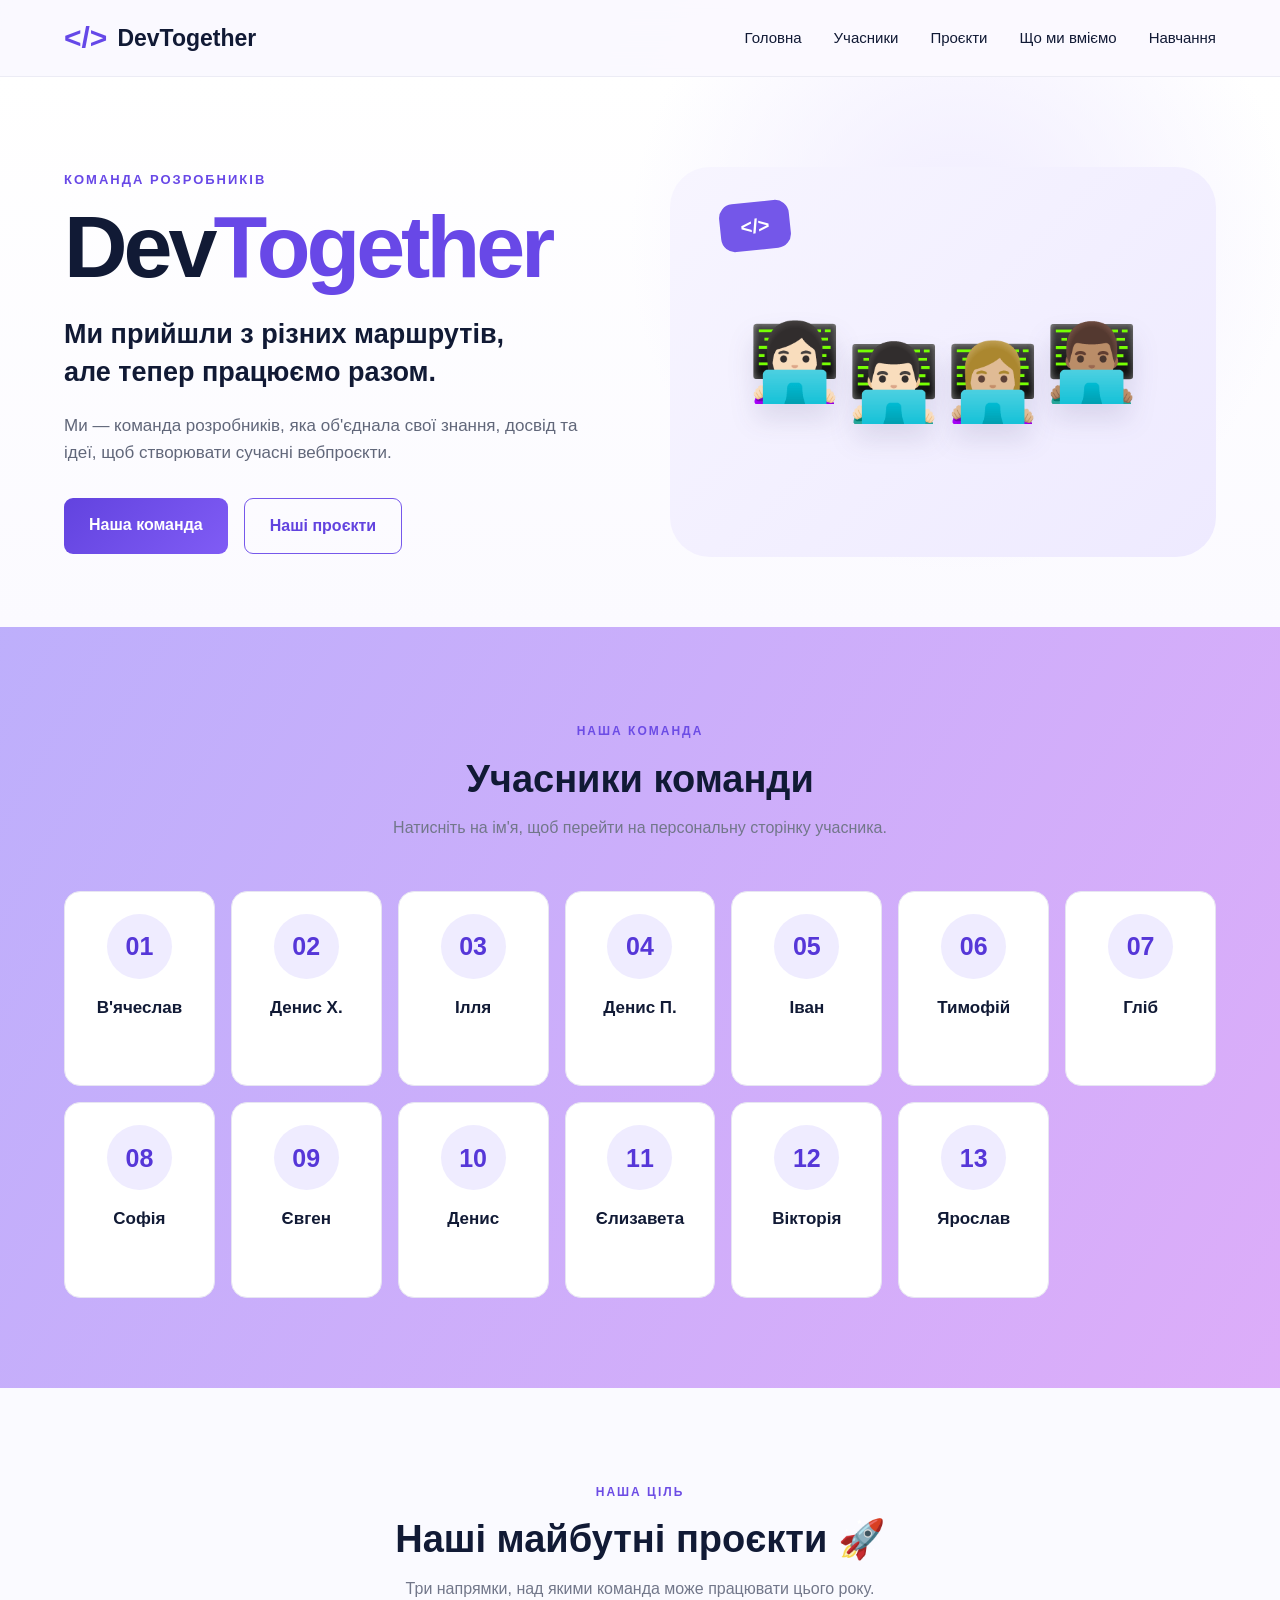
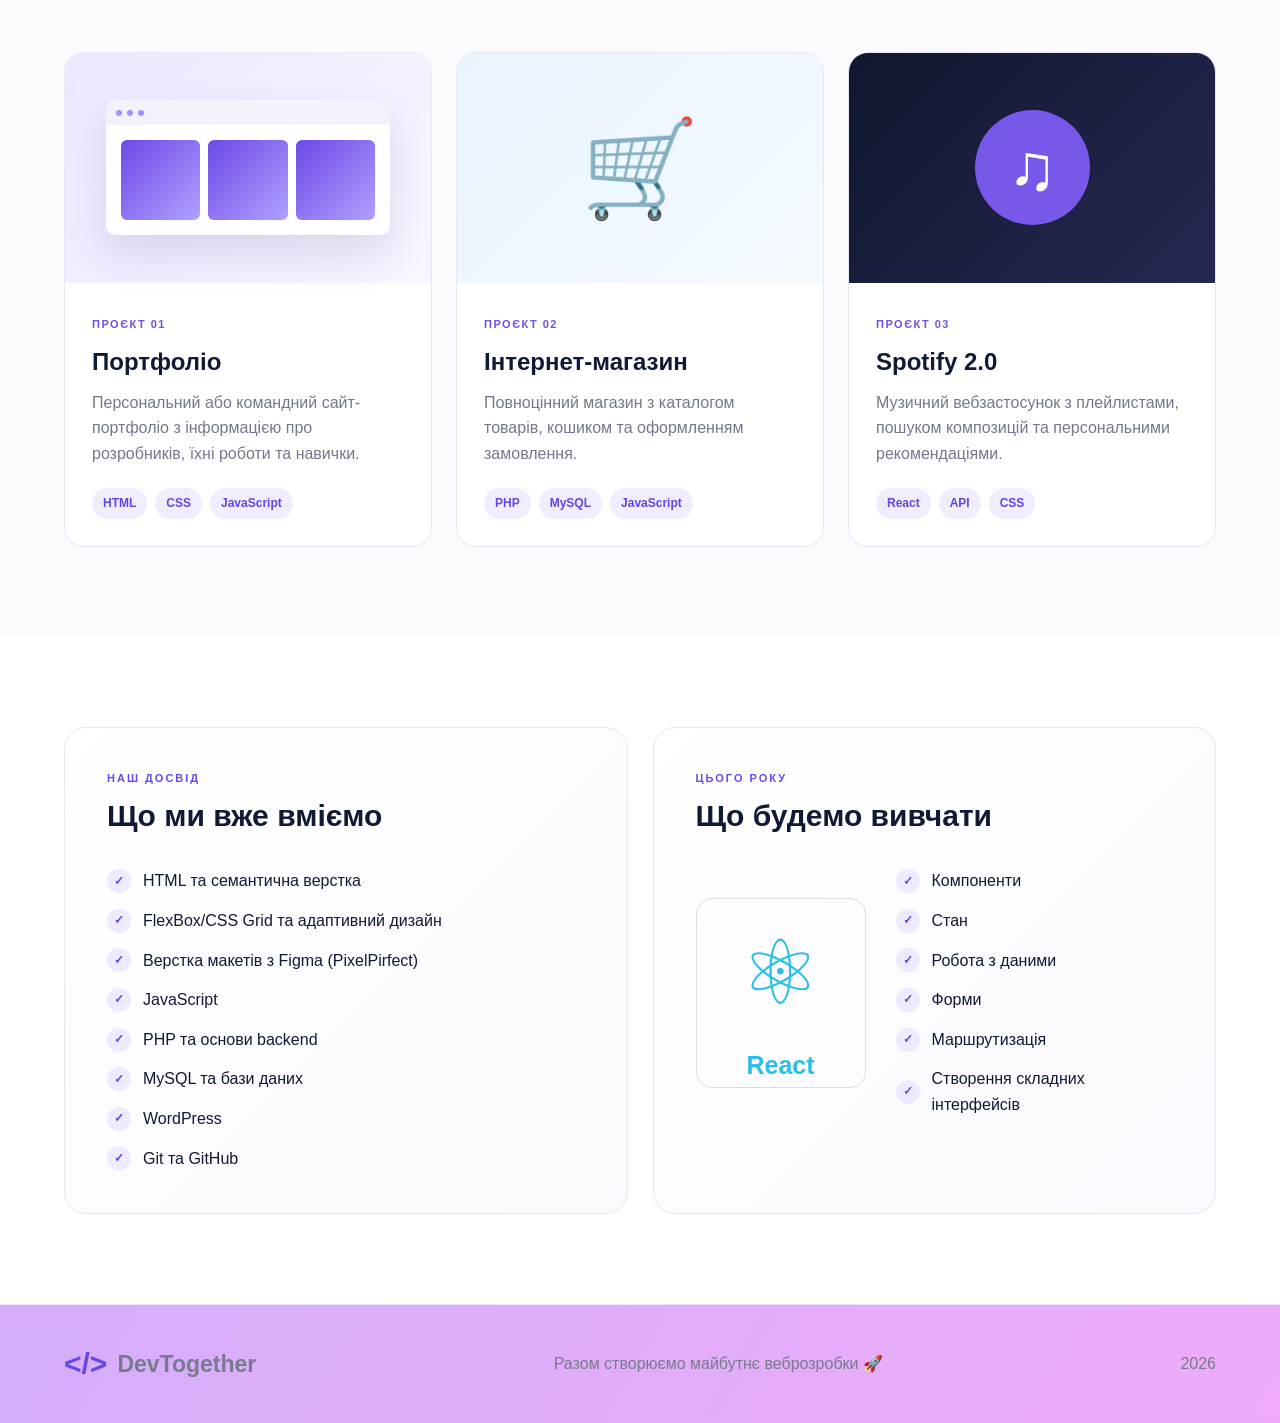
==== index.html @ 5209c65f "Add files via upload" ====
<!DOCTYPE html>
<html lang="uk">
<head>
    <meta charset="UTF-8">
    <meta name="viewport" content="width=device-width, initial-scale=1.0">

    <title>DevTogether</title>

    <link rel="stylesheet" href="style.css">
</head>

<body>

<header class="header">
    <div class="container nav">

        <a href="#" class="logo">
            <span>&lt;/&gt;</span>
            DevTogether
        </a>

        <nav>
            <a href="#home">Головна</a>
            <a href="#team">Учасники</a>
            <a href="#projects">Проєкти</a>
            <a href="#skills">Що ми вміємо</a>
            <a href="#learning">Навчання</a>
        </nav>

    </div>
</header>


<main>

    <!-- HERO -->
    <section class="hero" id="home">

        <div class="container hero-content">

            <div class="hero-text">

                <p class="small-title">КОМАНДА РОЗРОБНИКІВ</p>

                <h1>
                    Dev<span>Together</span>
                </h1>

                <h2>
                    Ми прийшли з різних маршрутів,<br>
                    але тепер працюємо разом.
                </h2>

                <p>
                    Ми — команда розробників, яка об'єднала свої знання,
                    досвід та ідеї, щоб створювати сучасні вебпроєкти.
                </p>

                <div class="hero-buttons">
                    <a href="#team" class="button primary">
                        Наша команда
                    </a>

                    <a href="#projects" class="button secondary">
                        Наші проєкти
                    </a>
                </div>

            </div>


            <div class="hero-image">

                <div class="code-decoration code-one">
                    &lt;/&gt;
                </div>

                <div class="team-illustration">

                    <div class="person">
                        👩🏻‍💻
                    </div>

                    <div class="person">
                        👨🏻‍💻
                    </div>

                    <div class="person">
                        👩🏼‍💻
                    </div>

                    <div class="person">
                        👨🏽‍💻
                    </div>

                </div>

            </div>

        </div>

    </section>



    <!-- TEAM -->
    <section class="section" id="team">

        <div class="container">

            <div class="section-title">
                <span>НАША КОМАНДА</span>
                <h2>Учасники команди</h2>
                <p>
                    Натисніть на ім'я, щоб перейти на персональну сторінку учасника.
                </p>
            </div>


            <div class="team-grid">

                <a href="students/student1.html" class="student-card">
                    <div class="number">01</div>
                    <h3>В'ячеслав</h3>
                    <span>Переглянути профіль →</span>
                </a>

                <a href="students/student2.html" class="student-card">
                    <div class="number">02</div>
                    <h3>Денис Х.</h3>
                    <span>Переглянути профіль →</span>
                </a>

                <a href="students/student3.html" class="student-card">
                    <div class="number">03</div>
                    <h3>Ілля</h3>
                    <span>Переглянути профіль →</span>
                </a>

                <a href="students/student4.html" class="student-card">
                    <div class="number">04</div>
                    <h3>Денис П.</h3>
                    <span>Переглянути профіль →</span>
                </a>

                <a href="students/student5.html" class="student-card">
                    <div class="number">05</div>
                    <h3>Іван</h3>
                    <span>Переглянути профіль →</span>
                </a>

                <a href="students/student6.html" class="student-card">
                    <div class="number">06</div>
                    <h3>Тимофій</h3>
                    <span>Переглянути профіль →</span>
                </a>

                <a href="students/student7.html" class="student-card">
                    <div class="number">07</div>
                    <h3>Гліб</h3>
                    <span>Переглянути профіль →</span>
                </a>

                <a href="students/student8.html" class="student-card">
                    <div class="number">08</div>
                    <h3>Софія</h3>
                    <span>Переглянути профіль →</span>
                </a>

                <a href="students/student9.html" class="student-card">
                    <div class="number">09</div>
                    <h3>Євген</h3>
                    <span>Переглянути профіль →</span>
                </a>

                <a href="students/student10.html" class="student-card">
                    <div class="number">10</div>
                    <h3>Денис</h3>
                    <span>Переглянути профіль →</span>
                </a>

                <a href="students/student11.html" class="student-card">
                    <div class="number">11</div>
                    <h3>Єлизавета</h3>
                    <span>Переглянути профіль →</span>
                </a>

                <a href="students/student12.html" class="student-card">
                    <div class="number">12</div>
                    <h3>Вікторія</h3>
                    <span>Переглянути профіль →</span>
                </a>

                <a href="students/student13.html" class="student-card">
                    <div class="number">13</div>
                    <h3>Ярослав</h3>
                    <span>Переглянути профіль →</span>
                </a>

            </div>

        </div>

    </section>



    <!-- PROJECTS -->
    <section class="section projects-section" id="projects">

        <div class="container">

            <div class="section-title">
                <span>НАША ЦІЛЬ</span>
                <h2>Наші майбутні проєкти 🚀</h2>
                <p>
                    Три напрямки, над якими команда може працювати цього року.
                </p>
            </div>


            <div class="projects-grid">

                <!-- PROJECT 1 -->
                <article class="project-card">

                    <div class="project-preview purple">

                        <div class="browser">
                            <div class="browser-top">
                                <i></i>
                                <i></i>
                                <i></i>
                            </div>

                            <div class="portfolio-preview">
                                <div></div>
                                <div></div>
                                <div></div>
                            </div>
                        </div>

                    </div>

                    <div class="project-content">

                        <span class="project-number">
                            ПРОЄКТ 01
                        </span>

                        <h3>Портфоліо</h3>

                        <p>
                            Персональний або командний сайт-портфоліо
                            з інформацією про розробників, їхні роботи та навички.
                        </p>

                        <div class="tags">
                            <span>HTML</span>
                            <span>CSS</span>
                            <span>JavaScript</span>
                        </div>

                    </div>

                </article>



                <!-- PROJECT 2 -->
                <article class="project-card">

                    <div class="project-preview blue">

                        <div class="shop-icon">
                            🛒
                        </div>

                    </div>

                    <div class="project-content">

                        <span class="project-number">
                            ПРОЄКТ 02
                        </span>

                        <h3>Інтернет-магазин</h3>

                        <p>
                            Повноцінний магазин з каталогом товарів,
                            кошиком та оформленням замовлення.
                        </p>

                        <div class="tags">
                            <span>PHP</span>
                            <span>MySQL</span>
                            <span>JavaScript</span>
                        </div>

                    </div>

                </article>



                <!-- PROJECT 3 -->
                <article class="project-card">

                    <div class="project-preview dark">

                        <div class="spotify-icon">
                            ♫
                        </div>

                    </div>

                    <div class="project-content">

                        <span class="project-number">
                            ПРОЄКТ 03
                        </span>

                        <h3>Spotify 2.0</h3>

                        <p>
                            Музичний вебзастосунок з плейлистами,
                            пошуком композицій та персональними рекомендаціями.
                        </p>

                        <div class="tags">
                            <span>React</span>
                            <span>API</span>
                            <span>CSS</span>
                        </div>

                    </div>

                </article>

            </div>

        </div>

    </section>



    <!-- SKILLS + LEARNING -->
    <section class="section knowledge-section">

        <div class="container knowledge-grid">


            <!-- SKILLS -->
            <div class="info-card" id="skills">

                <div class="info-label">
                    НАШ ДОСВІД
                </div>

                <h2>Що ми вже вміємо</h2>

                <ul class="skill-list">

                    <li>
                        <span>✓</span>
                        HTML та семантична верстка
                    </li>

                    <li>
                        <span>✓</span>
                        FlexBox/CSS Grid та адаптивний дизайн
                    </li>

                    <li>
                        <span>✓</span>
                        Верстка макетів з Figma (PixelPirfect)
                    </li>

                    <li>
                        <span>✓</span>
                        JavaScript 
                    </li>

                    <li>
                        <span>✓</span>
                        PHP та основи backend
                    </li>

                    <li>
                        <span>✓</span>
                        MySQL та бази даних
                    </li>

                    <li>
                        <span>✓</span>
                        WordPress
                    </li>

                    <li>
                        <span>✓</span>
                        Git та GitHub
                    </li>
                </ul>

            </div>



            <!-- REACT -->
            <div class="info-card react-card" id="learning">

                <div class="info-label">
                    ЦЬОГО РОКУ
                </div>

                <h2>Що будемо вивчати</h2>


                <div class="react-content">

                    <div class="react-logo">
                        ⚛
                        <strong>React</strong>
                    </div>


                    <ul class="skill-list">

                        <li>
                            <span>✓</span>
                            Компоненти
                        </li>

                        <li>
                            <span>✓</span>
                            Стан
                        </li>

                        <li>
                            <span>✓</span>
                            Робота з даними
                        </li>

                        <li>
                            <span>✓</span>
                            Форми
                        </li>

                        <li>
                            <span>✓</span>
                            Маршрутизація
                        </li>

                        <li>
                            <span>✓</span>
                            Створення складних інтерфейсів
                        </li>

                    </ul>

                </div>

            </div>

        </div>

    </section>

</main>



<footer>

    <div class="container footer-content">

        <a href="#" class="logo">
            <span>&lt;/&gt;</span>
            DevTogether
        </a>

        <p>
            Разом створюємо майбутнє веброзробки 🚀
        </p>

        <p>
            2026
        </p>

    </div>

</footer>


</body>
</html>
---- style.css ----
body {
            min-height: 100vh;

            background: linear-gradient(
                120deg,
                #6a5af97b,
                #d846ef73,
                #06b5d47a,
                #6a5af970
            );

            background-size: 300% 300%;

            animation: gradientMove 10s ease infinite;
        }

        @keyframes gradientMove {
            0% {
                background-position: 0% 50%;
            }

            50% {
                background-position: 100% 50%;
            }

            100% {
                background-position: 0% 50%;
            }
        }
* {
    margin: 0;
    padding: 0;
    box-sizing: border-box;
}

html {
    scroll-behavior: smooth;
}

body {
    font-family: Arial, Helvetica, sans-serif;
    color: #111a35;
    line-height: 1.6;
}

a {
    text-decoration: none;
    color: inherit;
}

.container {
    width: min(1180px, 90%);
    margin: 0 auto;
}



/* =========================
   HEADER
========================= */

.header {
    position: sticky;
    top: 0;
    z-index: 100;

    background: rgba(255,255,255,0.92);
    backdrop-filter: blur(15px);

    border-bottom: 1px solid #ececf5;
}

.nav {
    min-height: 76px;

    display: flex;
    align-items: center;
    justify-content: space-between;
}

.logo {
    display: flex;
    align-items: center;
    gap: 10px;

    font-weight: 800;
    font-size: 23px;
}

.logo span {
    font-size: 30px;
    color: #6548e8;
}

nav {
    display: flex;
    gap: 32px;
}

nav a {
    position: relative;
    font-size: 15px;
    transition: 0.3s;
}

nav a:hover {
    color: #6548e8;
}

nav a::after {
    content: "";

    position: absolute;
    bottom: -8px;
    left: 0;

    width: 0;
    height: 2px;

    background: #6548e8;

    transition: 0.3s;
}

nav a:hover::after {
    width: 100%;
}



/* =========================
   HERO
========================= */

.hero {
    padding: 90px 0 70px;

    background:
        radial-gradient(
            circle at 75% 30%,
            #f0ecff 0,
            transparent 32%
        ),
        linear-gradient(
            180deg,
            #ffffff,
            #fbfaff
        );
}

.hero-content {
    display: grid;
    grid-template-columns: 1fr 1fr;
    align-items: center;
    gap: 60px;
}

.small-title {
    color: #6848e7;

    font-size: 13px;
    font-weight: 800;

    letter-spacing: 2px;

    margin-bottom: 12px;
}

.hero h1 {
    font-size: clamp(55px, 7vw, 88px);
    line-height: 1;
    letter-spacing: -4px;

    margin-bottom: 25px;
}

.hero h1 span {
    color: #6848e7;
}

.hero h2 {
    font-size: 27px;
    line-height: 1.4;

    margin-bottom: 20px;
}

.hero-text > p:not(.small-title) {
    max-width: 560px;

    color: #61677a;

    font-size: 17px;
}

.hero-buttons {
    display: flex;
    gap: 16px;

    margin-top: 32px;
}

.button {
    display: inline-block;

    padding: 14px 25px;

    border-radius: 9px;

    font-weight: 600;

    transition: 0.3s;
}

.primary {
    color: white;

    background: linear-gradient(
        135deg,
        #6243df,
        #805cf5
    );
}

.primary:hover {
    transform: translateY(-3px);

    box-shadow: 0 12px 25px
        rgba(100,72,230,0.25);
}

.secondary {
    color: #6243df;
    border: 1px solid #7658eb;
}

.secondary:hover {
    background: #f5f2ff;
}



/* =========================
   HERO IMAGE
========================= */

.hero-image {
    position: relative;

    min-height: 390px;

    display: flex;
    align-items: center;
    justify-content: center;

    border-radius: 40px;

    background:
        linear-gradient(
            135deg,
            #f7f5ff,
            #eeeaff
        );
}

.team-illustration {
    display: flex;
    align-items: center;
    justify-content: center;

    gap: 5px;
}

.person {
    font-size: 75px;

    filter:
        drop-shadow(
            0 15px 13px
            rgba(50,40,100,0.12)
        );
}

.person:nth-child(2),
.person:nth-child(3) {
    transform: translateY(20px);
}

.code-decoration {
    position: absolute;

    display: flex;
    justify-content: center;
    align-items: center;

    color: white;
    background: #7457e9;

    border-radius: 14px;

    font-weight: bold;
}

.code-one {
    width: 70px;
    height: 48px;

    top: 35px;
    left: 50px;

    font-size: 20px;

    transform: rotate(-6deg);
}



/* =========================
   SECTION
========================= */

.section {
    padding: 90px 0;
}

.section-title {
    text-align: center;

    margin-bottom: 50px;
}

.section-title > span {
    color: #6c4ce5;

    font-size: 12px;
    font-weight: 800;

    letter-spacing: 2px;
}

.section-title h2 {
    font-size: 38px;

    margin: 6px 0;
}

.section-title p {
    color: #72778a;
}



/* =========================
   TEAM
========================= */

.team-grid {
    display: grid;

    grid-template-columns:
        repeat(7, 1fr);

    gap: 16px;
}

.student-card {
    min-height: 180px;

    display: flex;
    flex-direction: column;
    align-items: center;
    justify-content: center;

    padding: 22px 15px;

    text-align: center;

    border: 1px solid #e7e5f2;

    border-radius: 16px;

    background: white;

    transition: 0.3s;
}

.student-card:hover {
    transform: translateY(-7px);

    border-color: #8873ed;

    box-shadow:
        0 18px 40px
        rgba(79,60,160,0.12);
}

.number {
    width: 65px;
    height: 65px;

    display: flex;
    justify-content: center;
    align-items: center;

    margin-bottom: 15px;

    border-radius: 50%;

    background: #efecff;

    color: #5637d8;

    font-size: 25px;
    font-weight: 800;
}

.student-card h3 {
    font-size: 17px;
}

.student-card span {
    margin-top: 7px;

    color: #817b92;

    font-size: 11px;

    opacity: 0;

    transition: 0.3s;
}

.student-card:hover span {
    opacity: 1;
}



/* =========================
   PROJECTS
========================= */

.projects-section {
    background: #fafaff;
}

.projects-grid {
    display: grid;

    grid-template-columns:
        repeat(3, 1fr);

    gap: 24px;
}

.project-card {
    overflow: hidden;

    background: white;

    border: 1px solid #e8e6f0;

    border-radius: 20px;

    transition: 0.3s;
}

.project-card:hover {
    transform: translateY(-8px);

    box-shadow:
        0 22px 50px
        rgba(60,50,120,0.12);
}

.project-preview {
    height: 230px;

    display: flex;
    align-items: center;
    justify-content: center;

    padding: 25px;
}

.purple {
    background:
        linear-gradient(
            135deg,
            #ede7ff,
            #f8f6ff
        );
}

.blue {
    background:
        linear-gradient(
            135deg,
            #e9f4ff,
            #f5faff
        );
}

.dark {
    background:
        linear-gradient(
            135deg,
            #10172e,
            #242951
        );
}



/* fake browser */

.browser {
    width: 90%;

    background: white;

    border-radius: 9px;

    box-shadow:
        0 20px 40px
        rgba(70,50,130,0.14);

    overflow: hidden;
}

.browser-top {
    height: 25px;

    background: #f2f2fa;

    display: flex;
    gap: 5px;
    align-items: center;

    padding-left: 10px;
}

.browser-top i {
    width: 6px;
    height: 6px;

    background: #a78fff;

    border-radius: 50%;
}

.portfolio-preview {
    padding: 15px;

    display: grid;
    grid-template-columns:
        repeat(3,1fr);

    gap: 8px;
}

.portfolio-preview div {
    height: 80px;

    border-radius: 6px;

    background:
        linear-gradient(
            135deg,
            #6c49e7,
            #b29fff
        );
}

.shop-icon {
    font-size: 95px;
}

.spotify-icon {
    width: 115px;
    height: 115px;

    display: flex;
    align-items: center;
    justify-content: center;

    border-radius: 50%;

    color: white;
    background: #7758e9;

    font-size: 65px;
}



/* PROJECT CONTENT */

.project-content {
    padding: 27px;
}

.project-number {
    color: #7051e5;

    font-size: 11px;
    font-weight: 800;

    letter-spacing: 1.5px;
}

.project-content h3 {
    font-size: 24px;

    margin: 8px 0;
}

.project-content p {
    color: #74798a;

    min-height: 80px;
}

.tags {
    display: flex;
    flex-wrap: wrap;

    gap: 8px;

    margin-top: 18px;
}

.tags span {
    padding: 6px 11px;

    border-radius: 20px;

    background: #f0edff;

    color: #6545df;

    font-size: 12px;
    font-weight: 600;
}



/* =========================
   SKILLS / REACT
========================= */

.knowledge-section {
    background: white;
}

.knowledge-grid {
    display: grid;

    grid-template-columns: 1fr 1fr;

    gap: 25px;
}

.info-card {
    padding: 42px;

    border: 1px solid #e8e7f0;

    border-radius: 22px;

    background:
        linear-gradient(
            135deg,
            #ffffff,
            #faf9ff
        );
}

.info-label {
    color: #6848e7;

    font-size: 11px;
    font-weight: 800;

    letter-spacing: 2px;

    margin-bottom: 5px;
}

.info-card h2 {
    font-size: 30px;

    margin-bottom: 28px;
}

.skill-list {
    list-style: none;

    display: grid;

    gap: 14px;
}

.skill-list li {
    display: flex;
    align-items: center;
    gap: 12px;
}

.skill-list li span {
    width: 24px;
    height: 24px;

    flex-shrink: 0;

    display: flex;
    justify-content: center;
    align-items: center;

    border-radius: 50%;

    color: #6546e4;
    background: #eeeaff;

    font-size: 12px;
    font-weight: 800;
}



/* =========================
   REACT
========================= */

.react-content {
    display: grid;

    grid-template-columns:
        170px 1fr;

    align-items: center;

    gap: 30px;
}

.react-logo {
    min-height: 190px;

    display: flex;
    flex-direction: column;
    align-items: center;
    justify-content: center;

    border: 1px solid #dedbea;

    border-radius: 16px;

    color: #2abfe5;

    font-size: 90px;
}

.react-logo strong {
    font-size: 25px;
}



/* =========================
   FOOTER
========================= */

footer {
    padding: 35px 0;

    border-top: 1px solid #ebeaf1;
}

.footer-content {
    display: flex;
    justify-content: space-between;
    align-items: center;

    color: #777b8d;
}



/* =========================
   TABLET
========================= */

@media (max-width: 1050px) {

    .team-grid {
        grid-template-columns:
            repeat(4, 1fr);
    }

    .projects-grid {
        grid-template-columns: 1fr;
    }

    .project-card {
        max-width: 700px;
        margin: 0 auto;
    }

}



/* =========================
   MOBILE
========================= */

@media (max-width: 800px) {

    nav {
        display: none;
    }

    .hero {
        padding-top: 50px;
    }

    .hero-content {
        grid-template-columns: 1fr;
    }

    .hero-text {
        text-align: center;
    }

    .hero-buttons {
        justify-content: center;
    }

    .hero-image {
        min-height: 300px;
    }

    .person {
        font-size: 50px;
    }

    .team-grid {
        grid-template-columns:
            repeat(2, 1fr);
    }

    .knowledge-grid {
        grid-template-columns: 1fr;
    }

    .react-content {
        grid-template-columns: 1fr;
    }

    .footer-content {
        flex-direction: column;
        gap: 18px;

        text-align: center;
    }

}



@media (max-width: 500px) {

    .hero h1 {
        font-size: 52px;
    }

    .hero h2 {
        font-size: 22px;
    }

    .section {
        padding: 65px 0;
    }

    .section-title h2 {
        font-size: 30px;
    }

    .team-grid {
        grid-template-columns:
            1fr 1fr;
    }

    .student-card {
        min-height: 145px;
    }

    .person {
        font-size: 40px;
    }

    .info-card {
        padding: 27px;
    }

}
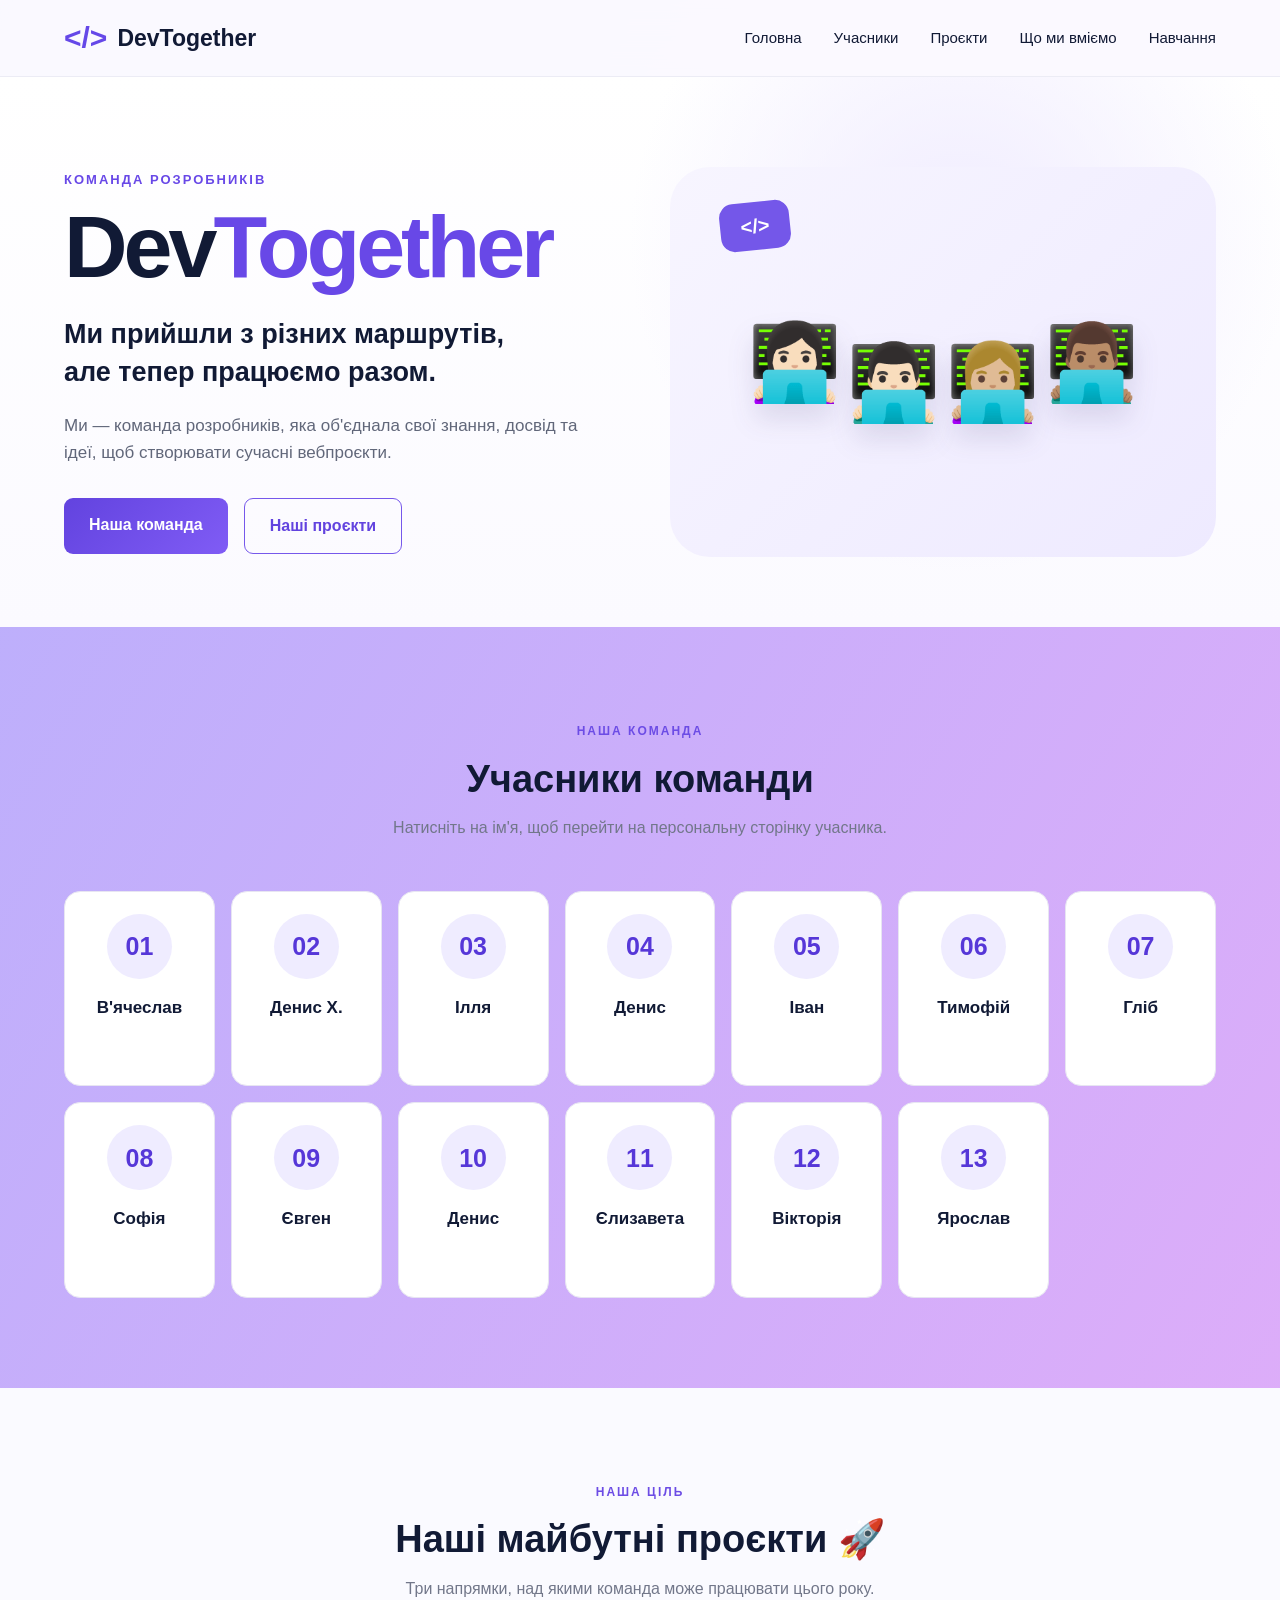
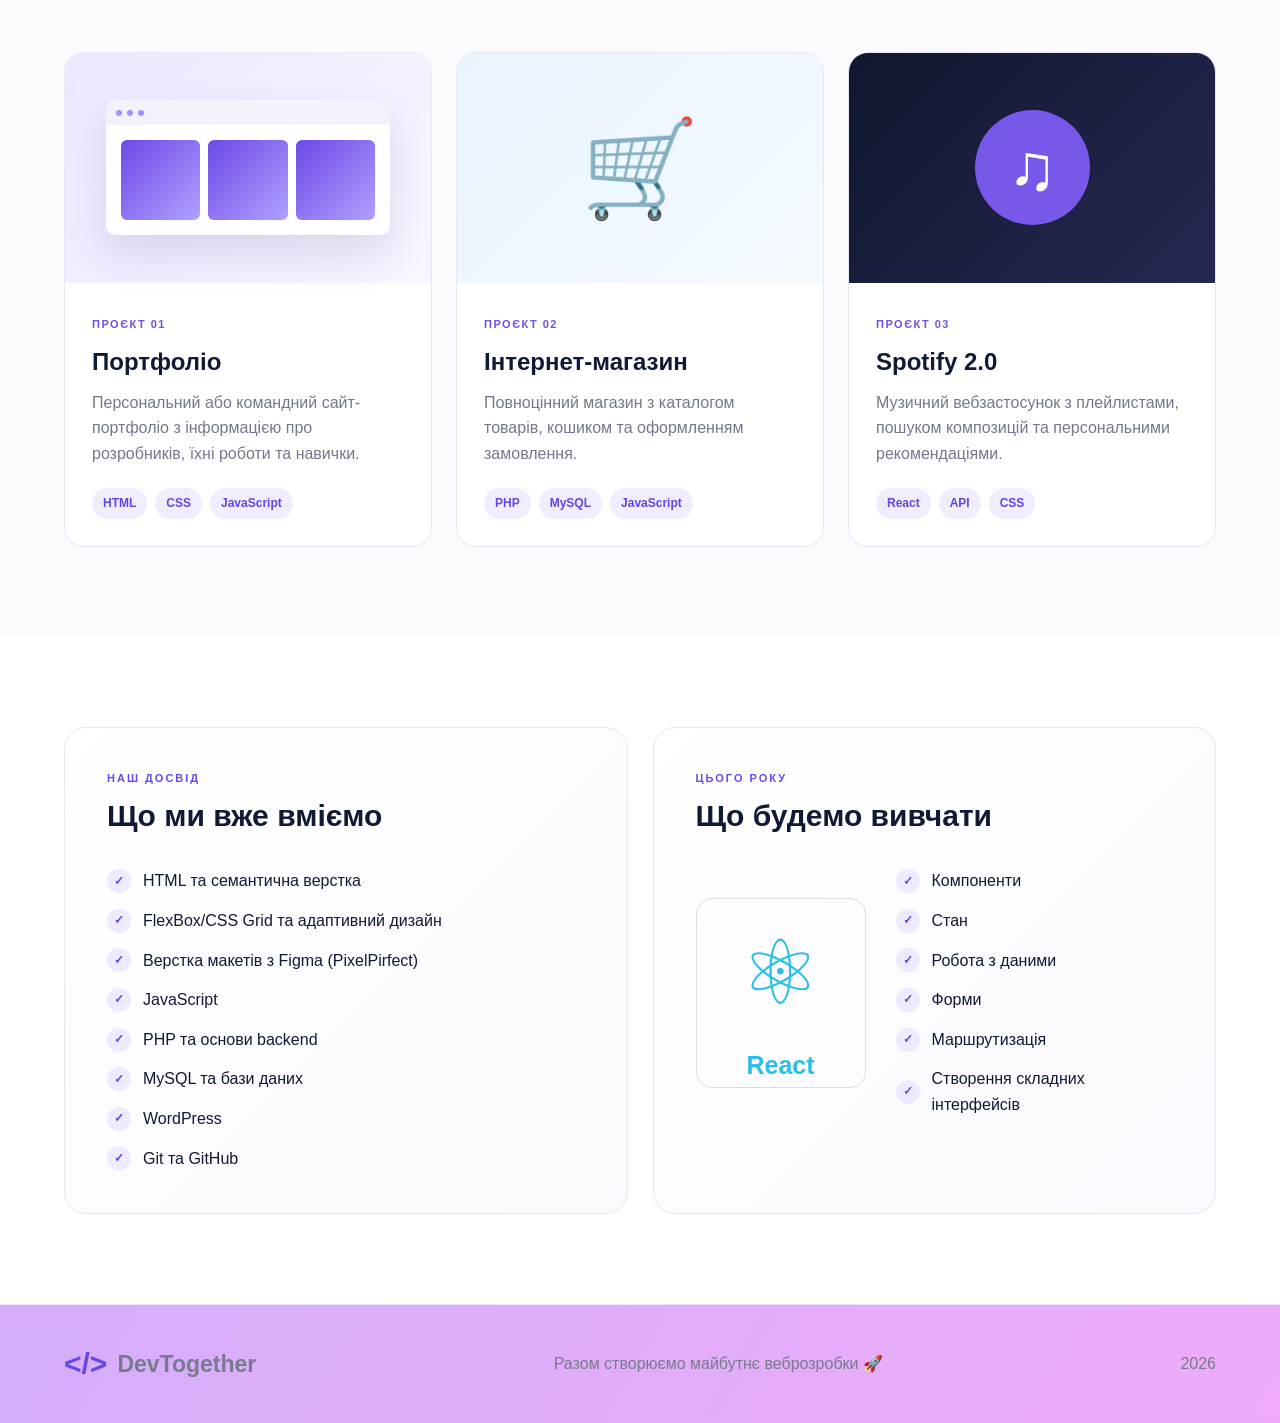
==== commit a39b69bd: "Update index.html" ====
--- a/index.html
+++ b/index.html
@@ -119,7 +119,7 @@
 
             <div class="team-grid">
 
-                <a href="students/student1.html" class="student-card">
+                <a href="students/slavik.html" class="student-card">
                     <div class="number">01</div>
                     <h3>В'ячеслав</h3>
                     <span>Переглянути профіль →</span>
@@ -131,43 +131,43 @@
                     <span>Переглянути профіль →</span>
                 </a>
 
-                <a href="students/student3.html" class="student-card">
+                <a href="students/illy.html" class="student-card">
                     <div class="number">03</div>
                     <h3>Ілля</h3>
                     <span>Переглянути профіль →</span>
                 </a>
 
-                <a href="students/student4.html" class="student-card">
+                <a href="students/denis.html" class="student-card">
                     <div class="number">04</div>
-                    <h3>Денис П.</h3>
-                    <span>Переглянути профіль →</span>
-                </a>
-
-                <a href="students/student5.html" class="student-card">
+                    <h3>Денис</h3>
+                    <span>Переглянути профіль →</span>
+                </a>
+
+                <a href="students/cherkasskiy.html" class="student-card">
                     <div class="number">05</div>
                     <h3>Іван</h3>
                     <span>Переглянути профіль →</span>
                 </a>
 
-                <a href="students/student6.html" class="student-card">
+                <a href="students/timoha.html" class="student-card">
                     <div class="number">06</div>
                     <h3>Тимофій</h3>
                     <span>Переглянути профіль →</span>
                 </a>
 
-                <a href="students/student7.html" class="student-card">
+                <a href="students/Zinovieva.html" class="student-card">
                     <div class="number">07</div>
                     <h3>Гліб</h3>
                     <span>Переглянути профіль →</span>
                 </a>
 
-                <a href="students/student8.html" class="student-card">
+                <a href="students/sofiya.html" class="student-card">
                     <div class="number">08</div>
                     <h3>Софія</h3>
                     <span>Переглянути профіль →</span>
                 </a>
 
-                <a href="students/student9.html" class="student-card">
+                <a href="students/zheka.html" class="student-card">
                     <div class="number">09</div>
                     <h3>Євген</h3>
                     <span>Переглянути профіль →</span>
@@ -179,19 +179,19 @@
                     <span>Переглянути профіль →</span>
                 </a>
 
-                <a href="students/student11.html" class="student-card">
+                <a href="students/Kushka.html" class="student-card">
                     <div class="number">11</div>
                     <h3>Єлизавета</h3>
                     <span>Переглянути профіль →</span>
                 </a>
 
-                <a href="students/student12.html" class="student-card">
+                <a href="students/Ihnatenko.html" class="student-card">
                     <div class="number">12</div>
                     <h3>Вікторія</h3>
                     <span>Переглянути профіль →</span>
                 </a>
 
-                <a href="students/student13.html" class="student-card">
+                <a href="students/Darken.html" class="student-card">
                     <div class="number">13</div>
                     <h3>Ярослав</h3>
                     <span>Переглянути профіль →</span>
@@ -494,4 +494,4 @@
 
 
 </body>
-</html>+</html>
